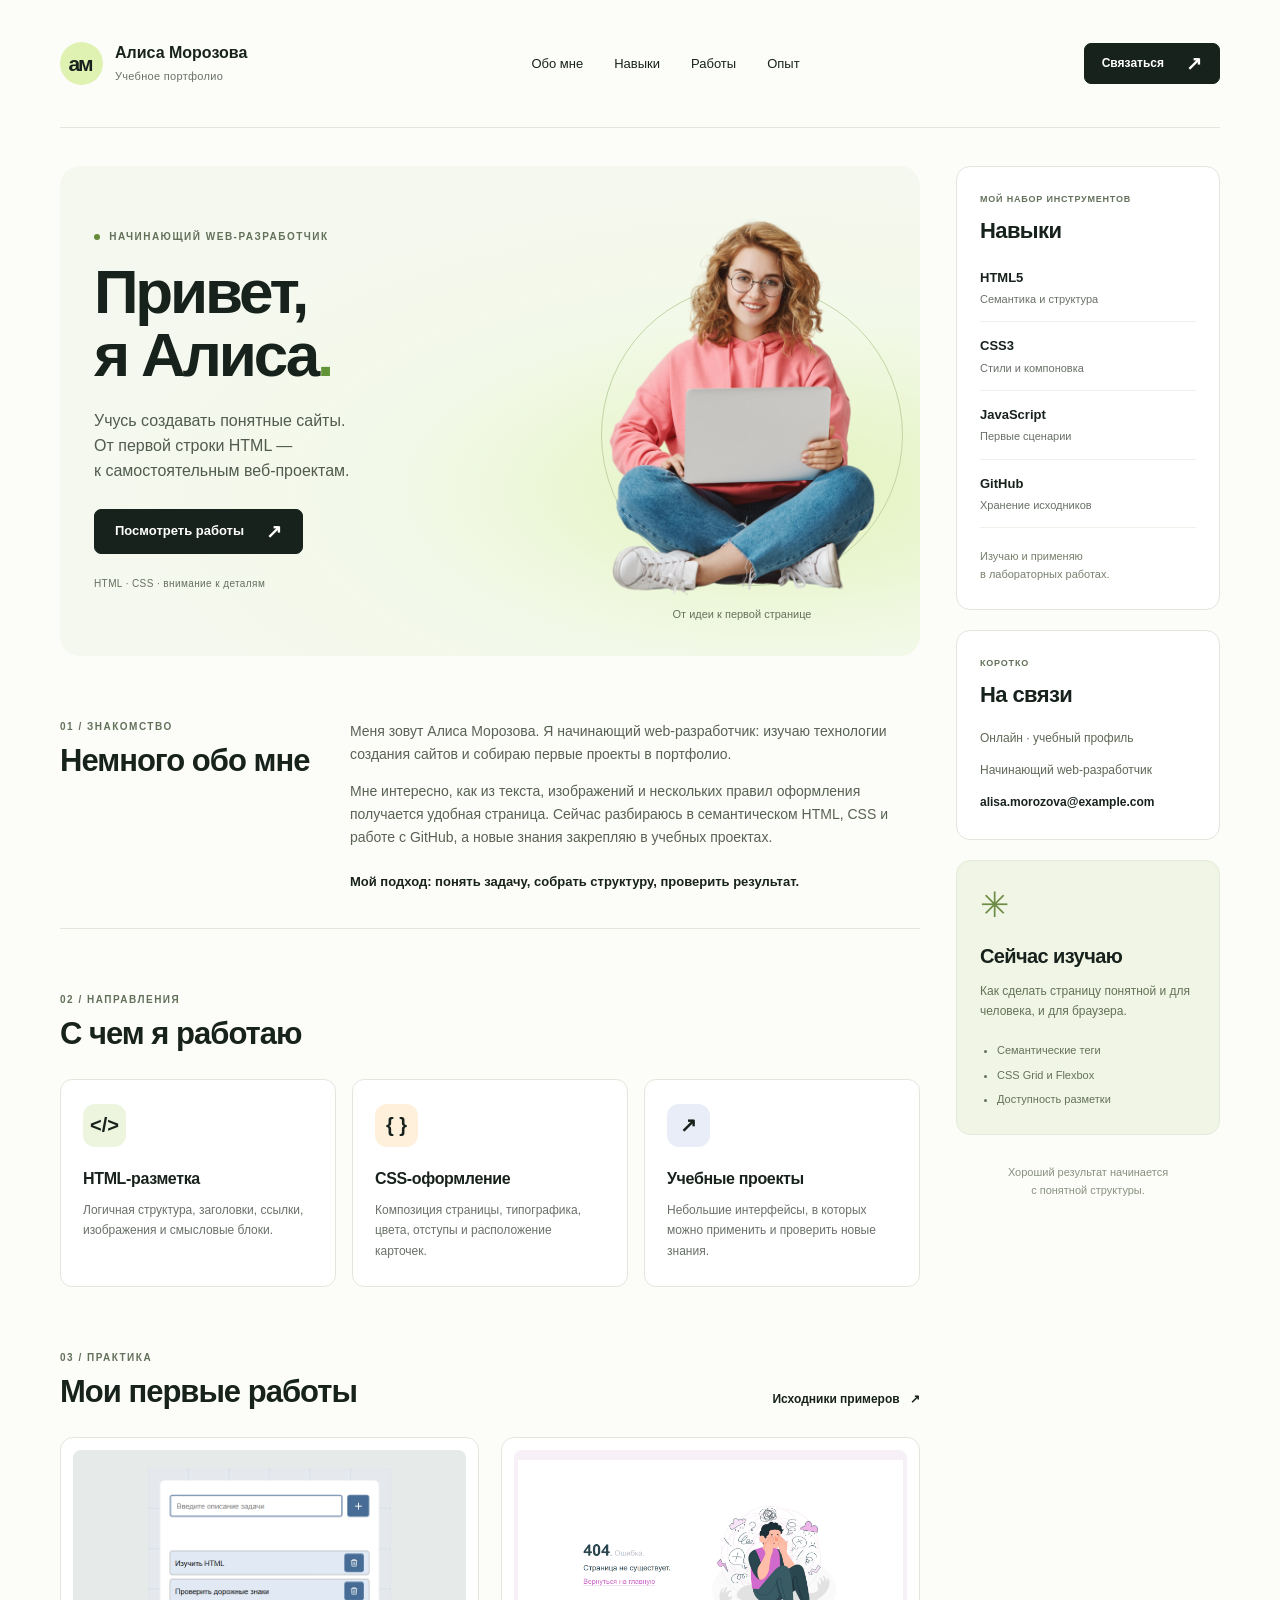
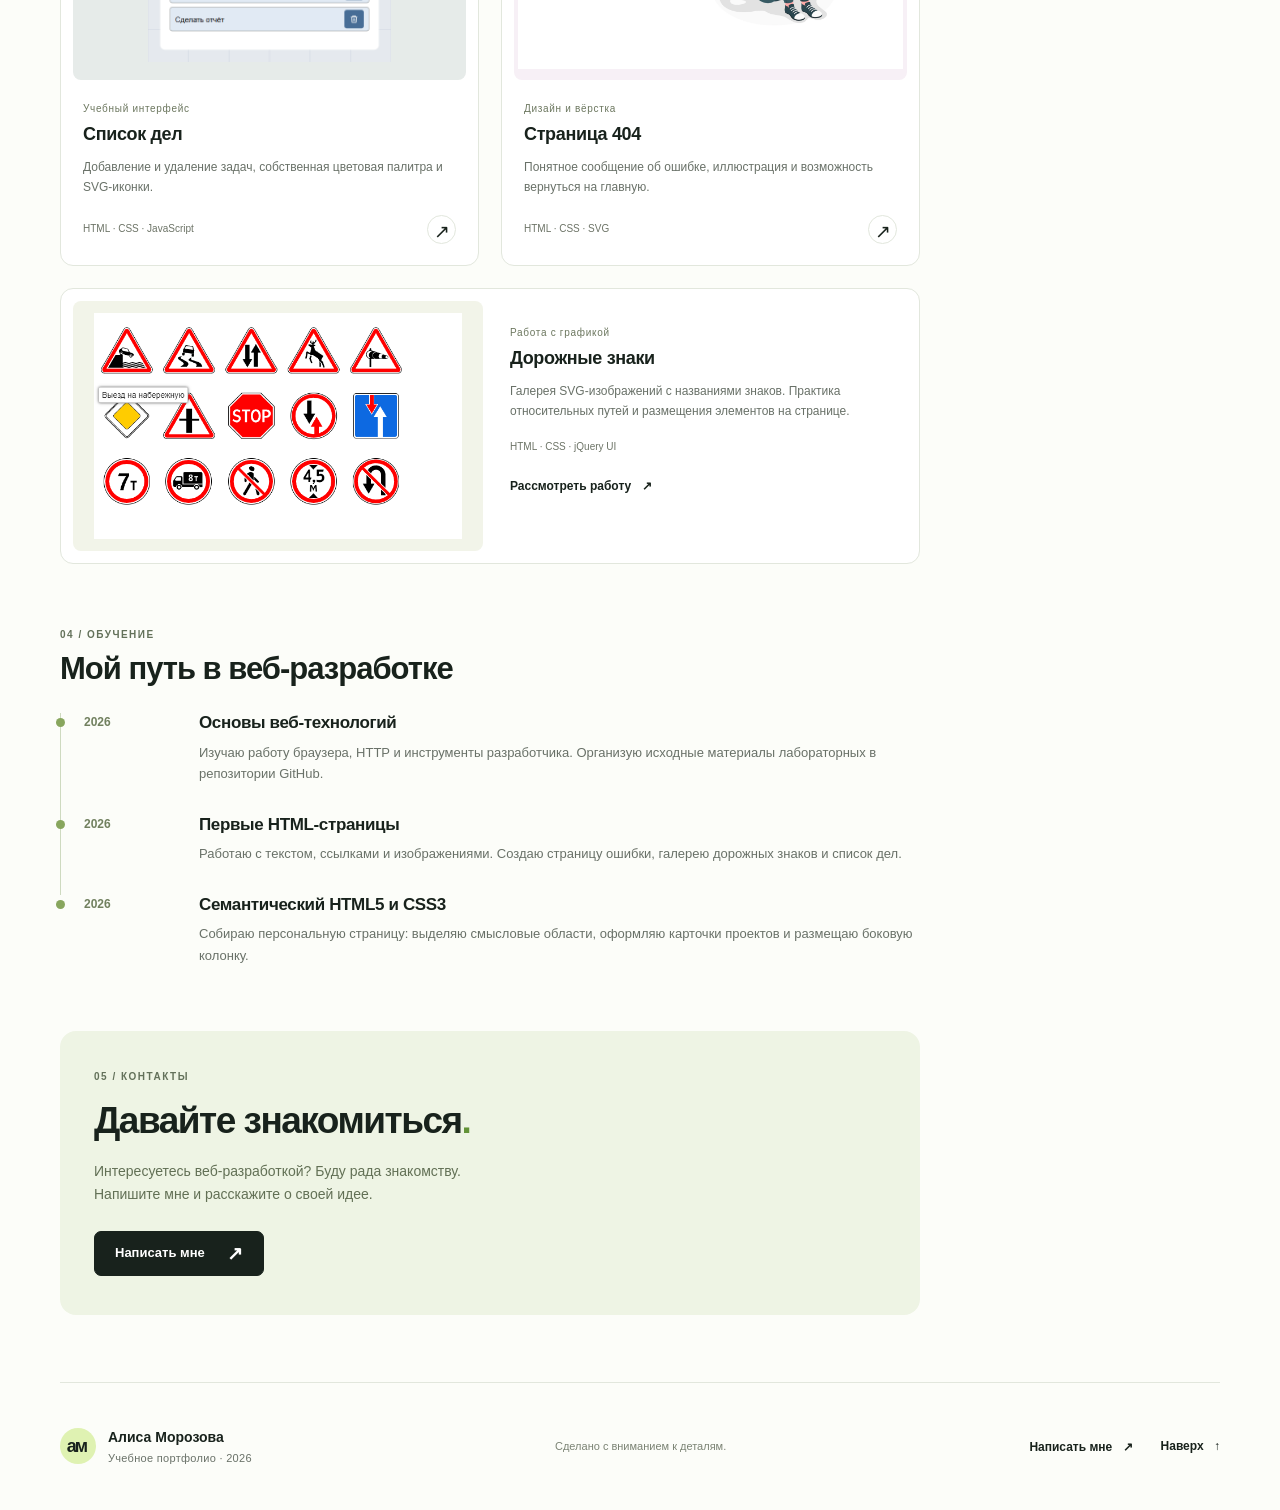
==== lab5/index.html @ cc78d355 "Add lab5 website and README" ====
<!DOCTYPE html>
<html lang="ru">
<head>
  <meta charset="utf-8">
  <meta name="viewport" content="width=device-width, initial-scale=1">
  <meta name="description" content="Учебное портфолио Алисы Морозовой: HTML, CSS и первые веб-проекты.">
  <title>Алиса Морозова — портфолио</title>
  <link rel="icon" href="images/favicon.svg" type="image/svg+xml">
  <link rel="stylesheet" href="css/style.css">
</head>
<body id="top">
  <a class="skip-link" href="#main">Перейти к содержимому</a>
  <header class="site-header wrap">
    <a class="brand" href="#top" aria-label="Алиса Морозова — в начало страницы">
      <span class="brand-mark" aria-hidden="true">ам</span>
      <span>Алиса Морозова<small>Учебное портфолио</small></span>
    </a>
    <nav aria-label="Основная навигация">
      <ul class="nav-list">
        <li><a href="#about">Обо мне</a></li>
        <li><a href="#skills">Навыки</a></li>
        <li><a href="#portfolio">Работы</a></li>
        <li><a href="#experience">Опыт</a></li>
      </ul>
    </nav>
    <a class="button button-dark header-contact" href="#contacts">Связаться <span aria-hidden="true">↗</span></a>
  </header>

  <main id="main" class="page-layout wrap">
    <div class="main-column">
      <section class="hero" aria-labelledby="intro-title">
        <div class="hero-copy">
          <p class="eyebrow"><span class="status-dot" aria-hidden="true"></span> Начинающий web-разработчик</p>
          <h1 id="intro-title">Привет,<br>я Алиса<span class="accent">.</span></h1>
          <p class="hero-description">Учусь создавать понятные сайты.<br>От первой строки HTML —<br>к самостоятельным веб-проектам.</p>
          <a class="button button-dark" href="#portfolio">Посмотреть работы <span aria-hidden="true">↗</span></a>
          <p class="hero-note">HTML · CSS · внимание к деталям</p>
        </div>
        <figure class="hero-photo">
          <img src="images/portrait.png" width="360" height="400" alt="Девушка с ноутбуком — иллюстрация к странице начинающего разработчика">
          <figcaption>От идеи к первой странице</figcaption>
        </figure>
      </section>

      <section id="about" class="section about" aria-labelledby="about-title">
        <div class="section-heading"><p class="eyebrow">01 / Знакомство</p><h2 id="about-title">Немного обо мне</h2></div>
        <div class="about-text">
          <p>Меня зовут Алиса Морозова. Я начинающий web-разработчик: изучаю технологии создания сайтов и собираю первые проекты в портфолио.</p>
          <p>Мне интересно, как из текста, изображений и нескольких правил оформления получается удобная страница. Сейчас разбираюсь в семантическом HTML, CSS и работе с GitHub, а новые знания закрепляю в учебных проектах.</p>
          <p class="about-signature">Мой подход: понять задачу, собрать структуру, проверить результат.</p>
        </div>
      </section>

      <section class="section" aria-labelledby="directions-title">
        <div class="section-heading"><p class="eyebrow">02 / Направления</p><h2 id="directions-title">С чем я работаю</h2></div>
        <div class="service-grid">
          <article class="service-card">
            <span class="service-icon" aria-hidden="true">&lt;/&gt;</span>
            <h3>HTML-разметка</h3>
            <p>Логичная структура, заголовки, ссылки, изображения и смысловые блоки.</p>
          </article>
          <article class="service-card">
            <span class="service-icon" aria-hidden="true">{ }</span>
            <h3>CSS-оформление</h3>
            <p>Композиция страницы, типографика, цвета, отступы и расположение карточек.</p>
          </article>
          <article class="service-card">
            <span class="service-icon" aria-hidden="true">↗</span>
            <h3>Учебные проекты</h3>
            <p>Небольшие интерфейсы, в которых можно применить и проверить новые знания.</p>
          </article>
        </div>
      </section>

      <section id="portfolio" class="section portfolio" aria-labelledby="portfolio-title">
        <div class="section-heading heading-row">
          <div><p class="eyebrow">03 / Практика</p><h2 id="portfolio-title">Мои первые работы</h2></div>
          <a class="text-link" href="https://github.com/knamlx/web-programming-labs">Исходники примеров <span aria-hidden="true">↗</span></a>
        </div>
        <div class="project-grid">
          <article class="project-card">
            <figure>
              <a class="project-preview preview-todo" href="images/project-todo.png" aria-label="Рассмотреть изображение проекта Список дел">
                <img src="images/project-todo.png" width="500" height="400" alt="Список дел с полем ввода, кнопкой добавления и тремя задачами" loading="lazy">
              </a>
              <figcaption><span class="project-type">Учебный интерфейс</span><h3>Список дел</h3><p>Добавление и удаление задач, собственная цветовая палитра и SVG-иконки.</p></figcaption>
            </figure>
            <div class="project-bottom"><span class="tech-label">HTML · CSS · JavaScript</span><a href="images/project-todo.png" aria-label="Открыть изображение проекта Список дел">↗</a></div>
          </article>
          <article class="project-card">
            <figure>
              <a class="project-preview preview-error" href="images/project-404.png" aria-label="Рассмотреть изображение страницы ошибки 404">
                <img src="images/project-404.png" width="1440" height="780" alt="Страница ошибки 404 с иллюстрацией и ссылкой возврата на главную" loading="lazy">
              </a>
              <figcaption><span class="project-type">Дизайн и вёрстка</span><h3>Страница 404</h3><p>Понятное сообщение об ошибке, иллюстрация и возможность вернуться на главную.</p></figcaption>
            </figure>
            <div class="project-bottom"><span class="tech-label">HTML · CSS · SVG</span><a href="images/project-404.png" aria-label="Открыть изображение страницы ошибки 404">↗</a></div>
          </article>
          <article class="project-card project-wide">
            <figure>
              <a class="project-preview preview-signs" href="images/project-signs.png" aria-label="Рассмотреть изображение проекта Дорожные знаки">
                <img src="images/project-signs.png" width="650" height="400" alt="Пятнадцать дорожных знаков в трёх рядах с текстовой подсказкой" loading="lazy">
              </a>
              <figcaption><span class="project-type">Работа с графикой</span><h3>Дорожные знаки</h3><p>Галерея SVG-изображений с названиями знаков. Практика относительных путей и размещения элементов на странице.</p><span class="tech-label">HTML · CSS · jQuery UI</span><a class="text-link" href="images/project-signs.png">Рассмотреть работу <span aria-hidden="true">↗</span></a></figcaption>
            </figure>
          </article>
        </div>
      </section>

      <section id="experience" class="section experience" aria-labelledby="experience-title">
        <div class="section-heading"><p class="eyebrow">04 / Обучение</p><h2 id="experience-title">Мой путь в веб-разработке</h2></div>
        <ol class="timeline">
          <li><time datetime="2026">2026</time><div><h3>Основы веб-технологий</h3><p>Изучаю работу браузера, HTTP и инструменты разработчика. Организую исходные материалы лабораторных в репозитории GitHub.</p></div></li>
          <li><time datetime="2026">2026</time><div><h3>Первые HTML-страницы</h3><p>Работаю с текстом, ссылками и изображениями. Создаю страницу ошибки, галерею дорожных знаков и список дел.</p></div></li>
          <li><time datetime="2026">2026</time><div><h3>Семантический HTML5 и CSS3</h3><p>Собираю персональную страницу: выделяю смысловые области, оформляю карточки проектов и размещаю боковую колонку.</p></div></li>
        </ol>
      </section>

      <section id="contacts" class="contact-section" aria-labelledby="contacts-title">
        <p class="eyebrow">05 / Контакты</p>
        <h2 id="contacts-title">Давайте знакомиться<span class="accent">.</span></h2>
        <p>Интересуетесь веб-разработкой? Буду рада знакомству.<br>Напишите мне и расскажите о своей идее.</p>
        <address><a class="button button-dark" href="mailto:alisa.morozova@example.com">Написать мне <span aria-hidden="true">↗</span></a></address>
      </section>
    </div>

    <aside class="sidebar" aria-label="Навыки и дополнительная информация">
      <section id="skills" class="side-card skills-card" aria-labelledby="skills-title">
        <p class="eyebrow">Мой набор инструментов</p><h2 id="skills-title">Навыки</h2>
        <dl class="skills-list">
          <div><dt>HTML5</dt><dd>Семантика и структура</dd></div>
          <div><dt>CSS3</dt><dd>Стили и компоновка</dd></div>
          <div><dt>JavaScript</dt><dd>Первые сценарии</dd></div>
          <div><dt>GitHub</dt><dd>Хранение исходников</dd></div>
        </dl>
        <p class="small-note">Изучаю и применяю<br>в лабораторных работах.</p>
      </section>
      <section class="side-card" aria-labelledby="details-title">
        <p class="eyebrow">Коротко</p><h2 id="details-title">На связи</h2>
        <address class="contact-details">
          <span>Онлайн · учебный профиль</span>
          <span>Начинающий web-разработчик</span>
          <a href="mailto:alisa.morozova@example.com">alisa.morozova@example.com</a>
        </address>
      </section>
      <section class="side-card learning-card" aria-labelledby="learning-title">
        <span class="small-star" aria-hidden="true">✳</span>
        <h2 id="learning-title">Сейчас изучаю</h2>
        <p>Как сделать страницу понятной и для человека, и для браузера.</p>
        <ul class="learning-list"><li>Семантические теги</li><li>CSS Grid и Flexbox</li><li>Доступность разметки</li></ul>
      </section>
      <p class="sidebar-caption">Хороший результат начинается<br>с понятной структуры.</p>
    </aside>
  </main>

  <footer class="site-footer wrap">
    <a class="brand footer-brand" href="#top"><span class="brand-mark" aria-hidden="true">ам</span><span>Алиса Морозова<small>Учебное портфолио · <time datetime="2026">2026</time></small></span></a>
    <p>Сделано с вниманием к деталям.</p>
    <div class="footer-links"><address><a class="text-link" href="mailto:alisa.morozova@example.com">Написать мне <span aria-hidden="true">↗</span></a></address><a class="text-link" href="#top">Наверх <span aria-hidden="true">↑</span></a></div>
  </footer>
</body>
</html>
---- lab5/css/style.css ----
/* Вариант 10. Фиксированная настольная композиция без анимации и JavaScript. */
:root {
  --ink: #18221c;
  --muted: #697168;
  --green: #dff2b2;
  --line: #e2e7dd;
  --paper: #ffffff;
}
* { box-sizing: border-box; }
body {
  min-width: 1240px;
  margin: 0;
  color: var(--ink);
  background: #fcfdf9;
  font-family: "SF Pro Display", -apple-system, BlinkMacSystemFont, "Segoe UI", Arial, sans-serif;
  font-size: 15px;
  line-height: 1.65;
}
a { color: inherit; text-decoration: none; }
button, input, textarea { font: inherit; }
img { display: block; max-width: 100%; }
figure, h1, h2, h3, p { margin: 0; }
h1, h2, h3 { line-height: 1.15; }
h2 { font-size: 31px; letter-spacing: -1px; }
h3 { font-size: 18px; letter-spacing: -.35px; }
p + p { margin-top: 14px; }
a:focus { outline: 3px solid #497c24; outline-offset: 5px; }
.nav-list a:hover, .text-link:hover, .contact-details a:hover { text-decoration: underline; text-underline-offset: 5px; }
.wrap { width: 1160px; margin-right: auto; margin-left: auto; }
.site-header { height: 128px; display: flex; align-items: center; justify-content: space-between; border-bottom: 1px solid var(--line); }
.brand { display: flex; align-items: center; gap: 12px; font-weight: 700; font-size: 16px; line-height: 1.3; }
.brand-mark { display: grid; place-items: center; width: 43px; height: 43px; border-radius: 50%; background: var(--green); font-size: 21px; letter-spacing: -2px; padding-right: 3px; }
.brand small { display: block; margin-top: 5px; font-weight: 400; color: var(--muted); font-size: 11px; letter-spacing: .3px; }
.nav-list { display: flex; list-style: none; gap: 31px; padding: 0; margin: 0; font-size: 13px; }
.button { min-height: 45px; display: inline-flex; align-items: center; justify-content: center; gap: 22px; padding: 12px 20px; border: 1px solid var(--ink); border-radius: 7px; font-size: 13px; font-weight: 700; line-height: 1.4; }
.button-dark { color: white; background: var(--ink); }
.button span { font-size: 19px; line-height: 1; }
.header-contact { min-height: 40px; padding: 10px 17px; font-size: 12px; }
.page-layout { display: grid; grid-template-columns: 860px 264px; column-gap: 36px; margin-top: 38px; }
.main-column { min-width: 0; }
.hero { position: relative; display: flex; align-items: center; height: 490px; padding: 35px 30px 35px 34px; overflow: hidden; border-radius: 20px; background: radial-gradient(ellipse at 84% 66%, #e2f3bc 0%, #f3f9e9 38%, #f5f8ef 72%); }
.hero-copy { position: relative; z-index: 1; width: 455px; }
.eyebrow { margin-bottom: 16px; font-size: 10px; font-weight: 700; line-height: 1.4; letter-spacing: 1.5px; text-transform: uppercase; color: #63715a; }
.status-dot { display: inline-block; width: 6px; height: 6px; margin-right: 5px; border-radius: 50%; background: #668b39; }
.hero h1 { font-size: 62px; line-height: 1.02; letter-spacing: -3.2px; }
.accent { color: #639337; }
.hero-description { margin-top: 23px; margin-bottom: 25px; font-size: 16px; line-height: 1.55; color: #515b4e; }
.hero-note { margin-top: 22px; font-size: 10px; color: #66705f; letter-spacing: .4px; }
.hero-photo { position: absolute; right: 0; bottom: 33px; width: 356px; }
.hero-photo::before { content: ""; position: absolute; z-index: 0; width: 300px; height: 300px; right: 17px; bottom: 37px; border: 1px solid #c1d5a3; border-radius: 50%; }
.hero-photo img { position: relative; width: 356px; height: 377px; object-fit: contain; object-position: center bottom; }
.hero-photo figcaption { position: relative; margin-top: 10px; text-align: center; font-size: 11px; color: #65715a; }
.section { padding-top: 64px; }
.section-heading { margin-bottom: 27px; }
.section-heading .eyebrow { margin-bottom: 9px; }
.about { display: grid; grid-template-columns: 255px 1fr; gap: 35px; padding-bottom: 35px; border-bottom: 1px solid var(--line); }
.about-text { color: #596153; font-size: 14px; }
.about-text .about-signature { margin-top: 22px; color: var(--ink); font-size: 13px; font-weight: 700; }
.service-grid { display: grid; grid-template-columns: repeat(3, 1fr); gap: 16px; }
.service-card { padding: 24px 22px 25px; border: 1px solid var(--line); border-radius: 12px; background: var(--paper); }
.service-icon { display: grid; place-items: center; width: 43px; height: 43px; margin-bottom: 23px; border-radius: 12px; background: #edf5df; font-weight: 700; font-size: 20px; }
.service-card:nth-child(2) .service-icon { background: #fff0dc; }
.service-card:nth-child(3) .service-icon { background: #e9edf8; }
.service-card h3 { font-size: 16px; }
.service-card p { margin-top: 12px; color: var(--muted); font-size: 12px; line-height: 1.7; }
.heading-row { display: flex; justify-content: space-between; align-items: flex-end; }
.text-link { display: inline-block; font-size: 12px; font-weight: 700; }
.text-link span { margin-left: 7px; }
.project-grid { display: grid; grid-template-columns: 1fr 1fr; gap: 22px; }
.project-card { border: 1px solid var(--line); background: var(--paper); border-radius: 13px; overflow: hidden; }
.project-card figure { margin: 0; }
.project-preview { height: 230px; margin: 12px 12px 0; padding: 18px; display: flex; align-items: center; justify-content: center; overflow: hidden; border-radius: 8px; }
.project-preview img { width: 100%; height: 100%; object-fit: contain; }
.preview-todo { background: #e6ebe9; }
.preview-error { background: #f7f0f6; padding: 4px; }
.preview-signs { background: #f2f4e9; }
.project-card figcaption { padding: 21px 22px 0; }
.project-type { display: block; margin-bottom: 7px; color: #6c775f; font-size: 10px; letter-spacing: .7px; }
.project-card figcaption p { margin-top: 12px; color: var(--muted); font-size: 12px; line-height: 1.7; }
.project-bottom { display: flex; align-items: center; justify-content: space-between; padding: 17px 22px 21px; }
.tech-label { color: #6d7467; font-size: 10px; }
.project-bottom > a { display: grid; place-items: center; width: 29px; height: 29px; border: 1px solid var(--line); border-radius: 50%; font-size: 19px; }
.project-wide { grid-column: 1 / -1; }
.project-wide figure { display: grid; grid-template-columns: 410px 1fr; padding: 12px; gap: 15px; }
.project-wide .project-preview { height: 250px; margin: 0; padding: 12px; }
.project-wide figcaption { padding: 24px 20px 16px 12px; }
.project-wide .tech-label { display: block; margin-top: 17px; }
.project-wide .text-link { margin-top: 22px; }
.timeline { list-style: none; padding: 0; margin: 0; }
.timeline li { position: relative; display: grid; grid-template-columns: 90px 1fr; gap: 25px; padding: 0 0 30px 23px; border-left: 1px solid #cedac0; }
.timeline li::before { content: ""; position: absolute; left: -5px; top: 5px; width: 9px; height: 9px; background: #88a65e; border-radius: 50%; }
.timeline li:last-child { border-left-color: transparent; padding-bottom: 0; }
.timeline time { font-size: 12px; color: #71805f; font-weight: 700; }
.timeline h3 { font-size: 17px; }
.timeline p { margin-top: 9px; color: var(--muted); font-size: 13px; }
.contact-section { margin-top: 65px; padding: 39px 34px; border-radius: 16px; background: #eef4e4; }
.contact-section h2 { font-size: 37px; letter-spacing: -1.5px; }
.contact-section > p:not(.eyebrow) { margin-top: 17px; font-size: 14px; color: #627055; }
.contact-section address { margin-top: 25px; font-style: normal; }
.sidebar { padding-top: 0; }
.side-card { padding: 26px 23px; margin-bottom: 20px; border: 1px solid var(--line); background: var(--paper); border-radius: 14px; }
.side-card .eyebrow { font-size: 9px; letter-spacing: .8px; margin-bottom: 12px; }
.side-card h2 { font-size: 22px; letter-spacing: -.6px; }
.skills-list { margin: 24px 0 0; }
.skills-list > div { padding: 13px 0; border-bottom: 1px solid #eef0e9; }
.skills-list > div:first-child { padding-top: 0; }
.skills-list dt { font-weight: 700; font-size: 13px; }
.skills-list dd { margin: 2px 0 0; color: var(--muted); font-size: 11px; }
.small-note { margin-top: 19px; color: #78816e; font-size: 11px; line-height: 1.65; }
.contact-details { display: flex; flex-direction: column; gap: 12px; margin-top: 22px; font-style: normal; font-size: 12px; color: #5e6857; }
.contact-details a[href^="mailto"] { color: var(--ink); font-weight: 700; font-size: 12px; }
.learning-card { background: #f0f5e6; border-color: #e4ebd8; }
.small-star { display: block; font-size: 35px; line-height: 1; color: #6d8d46; margin-bottom: 23px; }
.learning-card h2 { font-size: 20px; }
.learning-card p { margin-top: 14px; color: #657258; font-size: 12px; }
.learning-list { padding-left: 17px; margin: 20px 0 0; font-size: 11px; color: #657258; }
.learning-list li + li { margin-top: 6px; }
.sidebar-caption { margin-top: 28px; text-align: center; color: #88917f; font-size: 11px; line-height: 1.7; }
.site-footer { display: flex; justify-content: space-between; align-items: center; margin-top: 67px; height: 128px; border-top: 1px solid var(--line); }
.footer-brand { font-size: 14px; }
.footer-brand .brand-mark { width: 36px; height: 36px; font-size: 18px; }
.site-footer > p { color: #7b8374; font-size: 11px; }
.footer-links { display: flex; align-items: center; gap: 28px; }
.footer-links address { font-style: normal; }
.skip-link { position: absolute; left: 20px; top: -100px; padding: 10px 18px; background: white; z-index: 10; border: 1px solid var(--ink); }
.skip-link:focus { top: 15px; }

.contact-details a { overflow-wrap: anywhere; }
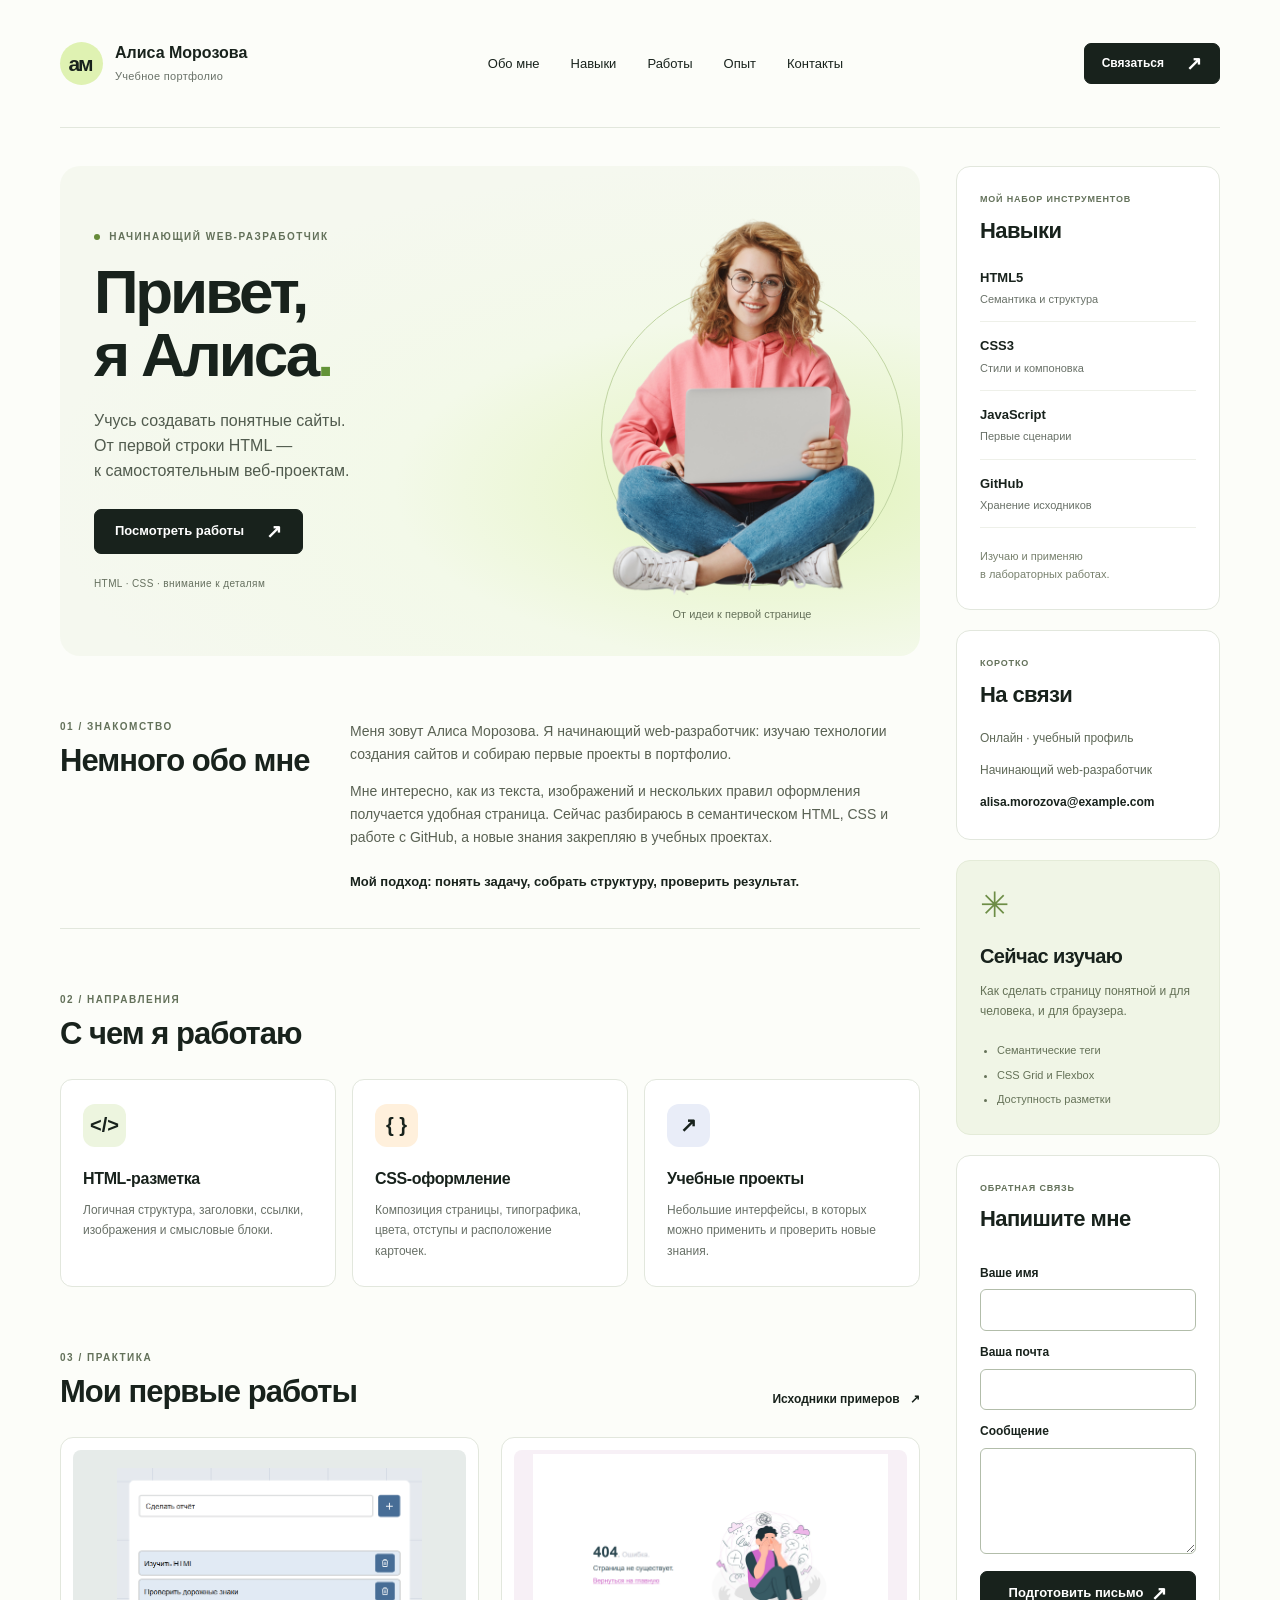
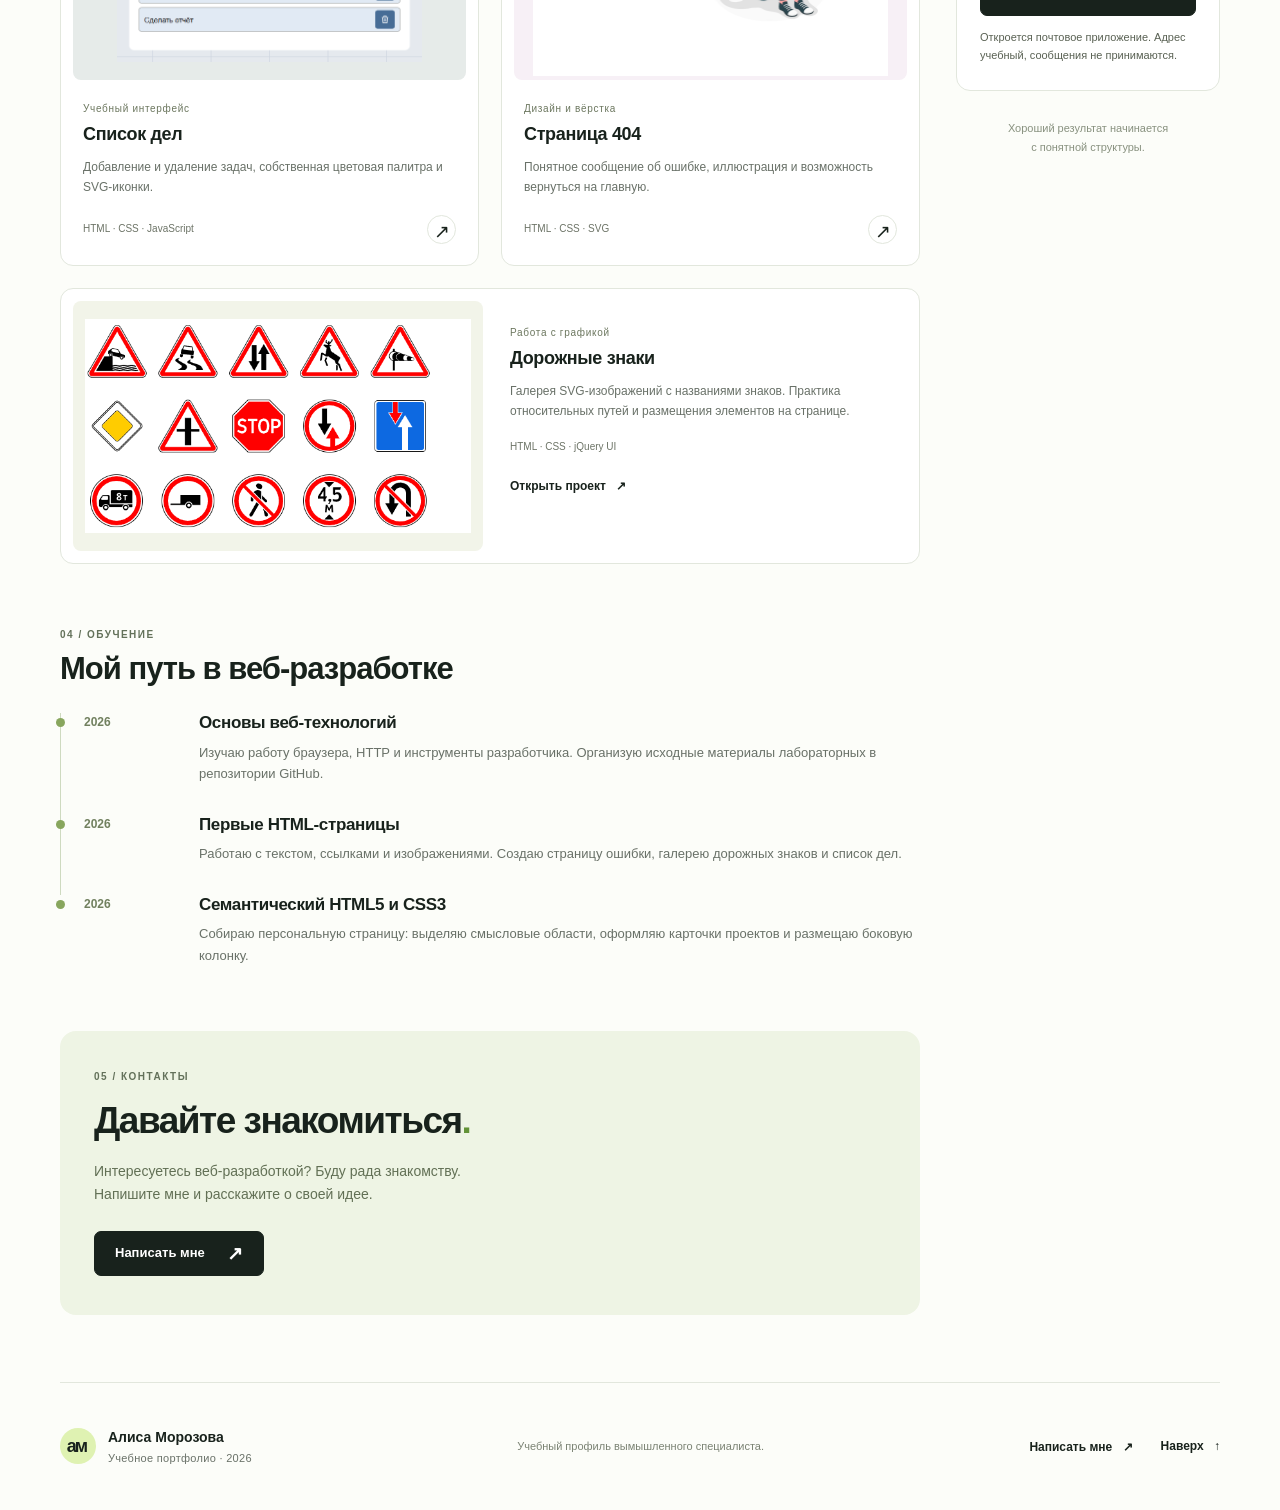
==== commit b7f5250c: "Update lab 5 and add lab 6 reports and websites" ====
--- a/lab5/index.html
+++ b/lab5/index.html
@@ -21,6 +21,7 @@
         <li><a href="#skills">Навыки</a></li>
         <li><a href="#portfolio">Работы</a></li>
         <li><a href="#experience">Опыт</a></li>
+        <li><a href="#contacts">Контакты</a></li>
       </ul>
     </nav>
     <a class="button button-dark header-contact" href="#contacts">Связаться <span aria-hidden="true">↗</span></a>
@@ -81,27 +82,27 @@
           <article class="project-card">
             <figure>
               <a class="project-preview preview-todo" href="images/project-todo.png" aria-label="Рассмотреть изображение проекта Список дел">
-                <img src="images/project-todo.png" width="500" height="400" alt="Список дел с полем ввода, кнопкой добавления и тремя задачами" loading="lazy">
+                <img src="images/project-todo.png" width="626" height="399" alt="Список дел с полем ввода, кнопкой добавления и тремя задачами" loading="lazy">
               </a>
               <figcaption><span class="project-type">Учебный интерфейс</span><h3>Список дел</h3><p>Добавление и удаление задач, собственная цветовая палитра и SVG-иконки.</p></figcaption>
             </figure>
-            <div class="project-bottom"><span class="tech-label">HTML · CSS · JavaScript</span><a href="images/project-todo.png" aria-label="Открыть изображение проекта Список дел">↗</a></div>
+            <div class="project-bottom"><span class="tech-label">HTML · CSS · JavaScript</span><a href="../lab4/todo_list.html" aria-label="Открыть проект Список дел">↗</a></div>
           </article>
           <article class="project-card">
             <figure>
               <a class="project-preview preview-error" href="images/project-404.png" aria-label="Рассмотреть изображение страницы ошибки 404">
-                <img src="images/project-404.png" width="1440" height="780" alt="Страница ошибки 404 с иллюстрацией и ссылкой возврата на главную" loading="lazy">
+                <img src="images/project-404.png" width="1440" height="900" alt="Страница ошибки 404 с иллюстрацией и ссылкой возврата на главную" loading="lazy">
               </a>
               <figcaption><span class="project-type">Дизайн и вёрстка</span><h3>Страница 404</h3><p>Понятное сообщение об ошибке, иллюстрация и возможность вернуться на главную.</p></figcaption>
             </figure>
-            <div class="project-bottom"><span class="tech-label">HTML · CSS · SVG</span><a href="images/project-404.png" aria-label="Открыть изображение страницы ошибки 404">↗</a></div>
+            <div class="project-bottom"><span class="tech-label">HTML · CSS · SVG</span><a href="../lab4/404_page.html" aria-label="Открыть проект страницы ошибки 404">↗</a></div>
           </article>
           <article class="project-card project-wide">
             <figure>
               <a class="project-preview preview-signs" href="images/project-signs.png" aria-label="Рассмотреть изображение проекта Дорожные знаки">
-                <img src="images/project-signs.png" width="650" height="400" alt="Пятнадцать дорожных знаков в трёх рядах с текстовой подсказкой" loading="lazy">
+                <img src="images/project-signs.png" width="600" height="332" alt="Пятнадцать дорожных знаков в трёх рядах по пять" loading="lazy">
               </a>
-              <figcaption><span class="project-type">Работа с графикой</span><h3>Дорожные знаки</h3><p>Галерея SVG-изображений с названиями знаков. Практика относительных путей и размещения элементов на странице.</p><span class="tech-label">HTML · CSS · jQuery UI</span><a class="text-link" href="images/project-signs.png">Рассмотреть работу <span aria-hidden="true">↗</span></a></figcaption>
+              <figcaption><span class="project-type">Работа с графикой</span><h3>Дорожные знаки</h3><p>Галерея SVG-изображений с названиями знаков. Практика относительных путей и размещения элементов на странице.</p><span class="tech-label">HTML · CSS · jQuery UI</span><a class="text-link" href="../lab4/signs.html">Открыть проект <span aria-hidden="true">↗</span></a></figcaption>
             </figure>
           </article>
         </div>
@@ -149,13 +150,27 @@
         <p>Как сделать страницу понятной и для человека, и для браузера.</p>
         <ul class="learning-list"><li>Семантические теги</li><li>CSS Grid и Flexbox</li><li>Доступность разметки</li></ul>
       </section>
+      <section class="side-card message-card" aria-labelledby="message-title">
+        <p class="eyebrow">Обратная связь</p>
+        <h2 id="message-title">Напишите мне</h2>
+        <form class="message-form" action="mailto:alisa.morozova@example.com" method="post" enctype="text/plain" aria-describedby="message-note">
+          <label for="sender-name">Ваше имя</label>
+          <input id="sender-name" name="name" type="text" autocomplete="name" maxlength="80" required>
+          <label for="sender-email">Ваша почта</label>
+          <input id="sender-email" name="email" type="email" autocomplete="email" maxlength="150" required>
+          <label for="sender-message">Сообщение</label>
+          <textarea id="sender-message" name="message" rows="4" minlength="10" maxlength="2000" required></textarea>
+          <button class="button button-dark" type="submit">Подготовить письмо <span aria-hidden="true">↗</span></button>
+          <p id="message-note" class="small-note">Откроется почтовое приложение. Адрес учебный, сообщения не принимаются.</p>
+        </form>
+      </section>
       <p class="sidebar-caption">Хороший результат начинается<br>с понятной структуры.</p>
     </aside>
   </main>
 
   <footer class="site-footer wrap">
     <a class="brand footer-brand" href="#top"><span class="brand-mark" aria-hidden="true">ам</span><span>Алиса Морозова<small>Учебное портфолио · <time datetime="2026">2026</time></small></span></a>
-    <p>Сделано с вниманием к деталям.</p>
+    <p>Учебный профиль вымышленного специалиста.</p>
     <div class="footer-links"><address><a class="text-link" href="mailto:alisa.morozova@example.com">Написать мне <span aria-hidden="true">↗</span></a></address><a class="text-link" href="#top">Наверх <span aria-hidden="true">↑</span></a></div>
   </footer>
 </body>
--- a/lab5/css/style.css
+++ b/lab5/css/style.css
@@ -24,7 +24,7 @@
 h2 { font-size: 31px; letter-spacing: -1px; }
 h3 { font-size: 18px; letter-spacing: -.35px; }
 p + p { margin-top: 14px; }
-a:focus { outline: 3px solid #497c24; outline-offset: 5px; }
+a:focus, button:focus, input:focus, textarea:focus { outline: 3px solid #497c24; outline-offset: 5px; }
 .nav-list a:hover, .text-link:hover, .contact-details a:hover { text-decoration: underline; text-underline-offset: 5px; }
 .wrap { width: 1160px; margin-right: auto; margin-left: auto; }
 .site-header { height: 128px; display: flex; align-items: center; justify-content: space-between; border-bottom: 1px solid var(--line); }
@@ -126,3 +126,11 @@
 .skip-link:focus { top: 15px; }
 
 .contact-details a { overflow-wrap: anywhere; }
+
+/* Статическая форма: отправку выполняет почтовое приложение пользователя. */
+.message-form { display: flex; flex-direction: column; margin-top: 20px; }
+.message-form label { margin: 12px 0 6px; font-size: 12px; font-weight: 600; }
+.message-form input, .message-form textarea { width: 100%; min-width: 0; padding: 9px 10px; border: 1px solid #b2bdaa; border-radius: 6px; background: #fff; color: var(--ink); font-size: 13px; }
+.message-form textarea { resize: vertical; min-height: 104px; }
+.message-form button { width: 100%; margin-top: 17px; padding: 12px 8px; gap: 8px; cursor: pointer; }
+.message-form .small-note { margin-top: 12px; font-size: 11px; color: #596153; }
